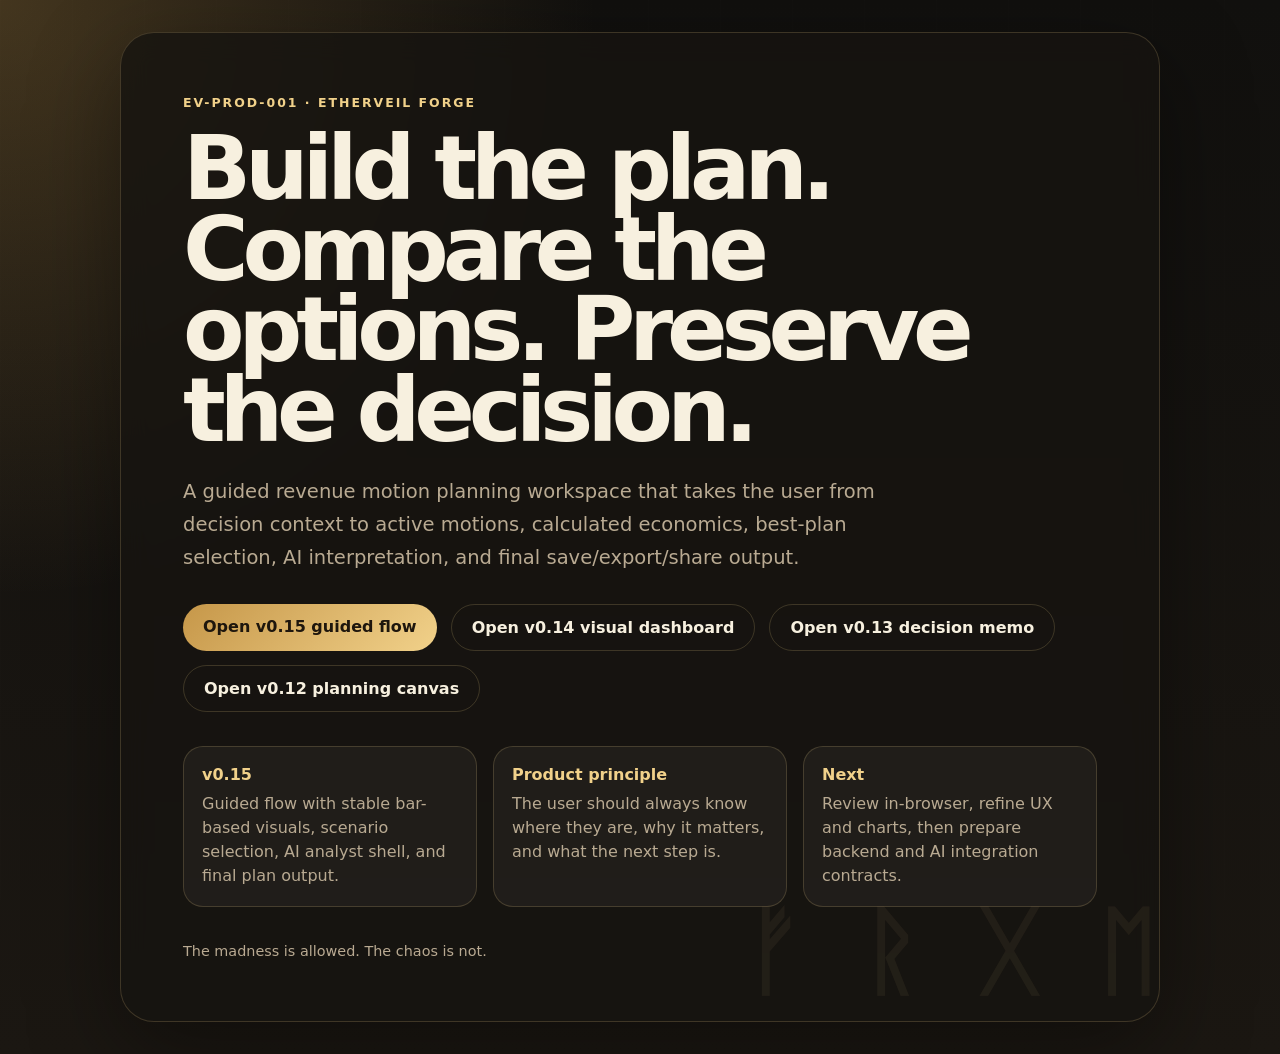
==== public/index.html @ 18e39f3e "Route landing page to v0.15 guided flow" ====
<!doctype html>
<html lang="en">
<head>
  <meta charset="utf-8" />
  <meta name="viewport" content="width=device-width, initial-scale=1" />
  <title>Revenue Motion Planner · Etherveil</title>
  <meta name="description" content="EV-PROD-001 — Revenue Motion Planner by Etherveil." />
  <style>
    :root { --bg:#11100e; --panel:#171410; --text:#f7f0df; --muted:#b9aa92; --accent:#f1d18a; --gold:#c69749; --border:rgba(241,209,138,.18); }
    * { box-sizing: border-box; }
    body { margin:0; font-family:Inter,ui-sans-serif,system-ui,-apple-system,BlinkMacSystemFont,"Segoe UI",sans-serif; background:radial-gradient(circle at top left,rgba(198,151,73,.28),transparent 36%),linear-gradient(180deg,#11100e,#1b1712); color:var(--text); min-height:100vh; display:grid; place-items:center; padding:32px; }
    body:before{content:"";position:fixed;inset:0;background-image:linear-gradient(90deg,rgba(255,255,255,.05) 1px,transparent 1px),linear-gradient(rgba(255,255,255,.04) 1px,transparent 1px);background-size:72px 72px;opacity:.16;pointer-events:none;}
    main { width:min(1040px,100%); border:1px solid var(--border); background:rgba(23,20,16,.82); backdrop-filter:blur(14px); border-radius:34px; padding:clamp(28px,5vw,62px); box-shadow:0 28px 90px rgba(0,0,0,.38); position:relative; overflow:hidden; }
    main:after{content:"ᚠ ᚱ ᚷ ᛖ";position:absolute;right:-10px;bottom:12px;font-size:6rem;color:rgba(241,209,138,.06);font-weight:900;letter-spacing:.14em;}
    .eyebrow { color:var(--accent); font-weight:900; letter-spacing:.16em; text-transform:uppercase; font-size:.78rem; margin-bottom:18px; }
    h1 { font-size:clamp(2.8rem,7vw,6.2rem); line-height:.9; margin:0 0 24px; max-width:900px; letter-spacing:-.07em; }
    p { color:var(--muted); font-size:clamp(1rem,2vw,1.22rem); line-height:1.7; max-width:760px; margin:0 0 28px; }
    .actions { display:flex; gap:14px; flex-wrap:wrap; margin-top:30px; }
    .button { display:inline-block; border-radius:999px; padding:13px 20px; font-weight:900; text-decoration:none; }
    .primary { background:linear-gradient(135deg,var(--gold),var(--accent)); color:#1e160d; }
    .secondary { border:1px solid var(--border); color:var(--text); }
    .card-grid { display:grid; grid-template-columns:repeat(auto-fit,minmax(220px,1fr)); gap:16px; margin-top:34px; }
    .card { border:1px solid var(--border); border-radius:20px; padding:18px; background:rgba(255,255,255,.045); }
    .card strong { display:block; margin-bottom:8px; color:var(--accent); }
    .card span { color:var(--muted); line-height:1.5; }
    footer { margin-top:36px; color:var(--muted); font-size:.9rem; }
  </style>
</head>
<body>
  <main>
    <div class="eyebrow">EV-PROD-001 · Etherveil Forge</div>
    <h1>Build the plan. Compare the options. Preserve the decision.</h1>
    <p>A guided revenue motion planning workspace that takes the user from decision context to active motions, calculated economics, best-plan selection, AI interpretation, and final save/export/share output.</p>
    <div class="actions">
      <a class="button primary" href="/simulator-v15.html">Open v0.15 guided flow</a>
      <a class="button secondary" href="/simulator-v14.html">Open v0.14 visual dashboard</a>
      <a class="button secondary" href="/simulator-v13.html">Open v0.13 decision memo</a>
      <a class="button secondary" href="/simulator.html">Open v0.12 planning canvas</a>
    </div>
    <div class="card-grid">
      <div class="card"><strong>v0.15</strong><span>Guided flow with stable bar-based visuals, scenario selection, AI analyst shell, and final plan output.</span></div>
      <div class="card"><strong>Product principle</strong><span>The user should always know where they are, why it matters, and what the next step is.</span></div>
      <div class="card"><strong>Next</strong><span>Review in-browser, refine UX and charts, then prepare backend and AI integration contracts.</span></div>
    </div>
    <footer>The madness is allowed. The chaos is not.</footer>
  </main>
</body>
</html>
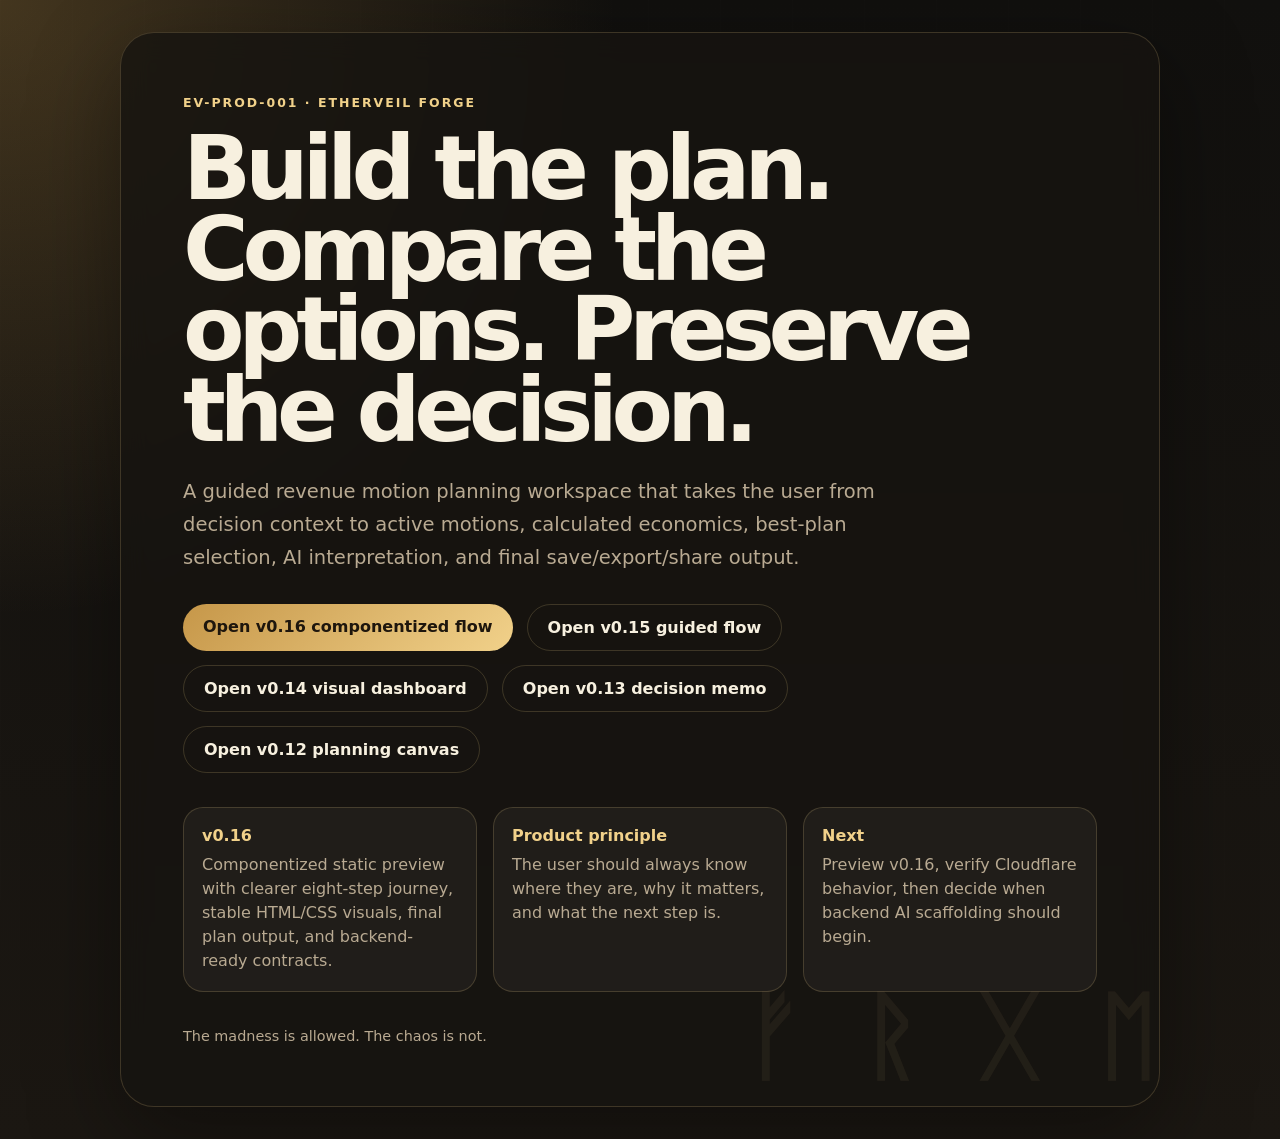
==== commit 2481b1b2: "Route landing page to v0.16 componentized flow" ====
--- a/public/index.html
+++ b/public/index.html
@@ -32,17 +32,18 @@
     <h1>Build the plan. Compare the options. Preserve the decision.</h1>
     <p>A guided revenue motion planning workspace that takes the user from decision context to active motions, calculated economics, best-plan selection, AI interpretation, and final save/export/share output.</p>
     <div class="actions">
-      <a class="button primary" href="/simulator-v15.html">Open v0.15 guided flow</a>
+      <a class="button primary" href="/simulator-v16.html">Open v0.16 componentized flow</a>
+      <a class="button secondary" href="/simulator-v15.html">Open v0.15 guided flow</a>
       <a class="button secondary" href="/simulator-v14.html">Open v0.14 visual dashboard</a>
       <a class="button secondary" href="/simulator-v13.html">Open v0.13 decision memo</a>
       <a class="button secondary" href="/simulator.html">Open v0.12 planning canvas</a>
     </div>
     <div class="card-grid">
-      <div class="card"><strong>v0.15</strong><span>Guided flow with stable bar-based visuals, scenario selection, AI analyst shell, and final plan output.</span></div>
+      <div class="card"><strong>v0.16</strong><span>Componentized static preview with clearer eight-step journey, stable HTML/CSS visuals, final plan output, and backend-ready contracts.</span></div>
       <div class="card"><strong>Product principle</strong><span>The user should always know where they are, why it matters, and what the next step is.</span></div>
-      <div class="card"><strong>Next</strong><span>Review in-browser, refine UX and charts, then prepare backend and AI integration contracts.</span></div>
+      <div class="card"><strong>Next</strong><span>Preview v0.16, verify Cloudflare behavior, then decide when backend AI scaffolding should begin.</span></div>
     </div>
     <footer>The madness is allowed. The chaos is not.</footer>
   </main>
 </body>
-</html>+</html>
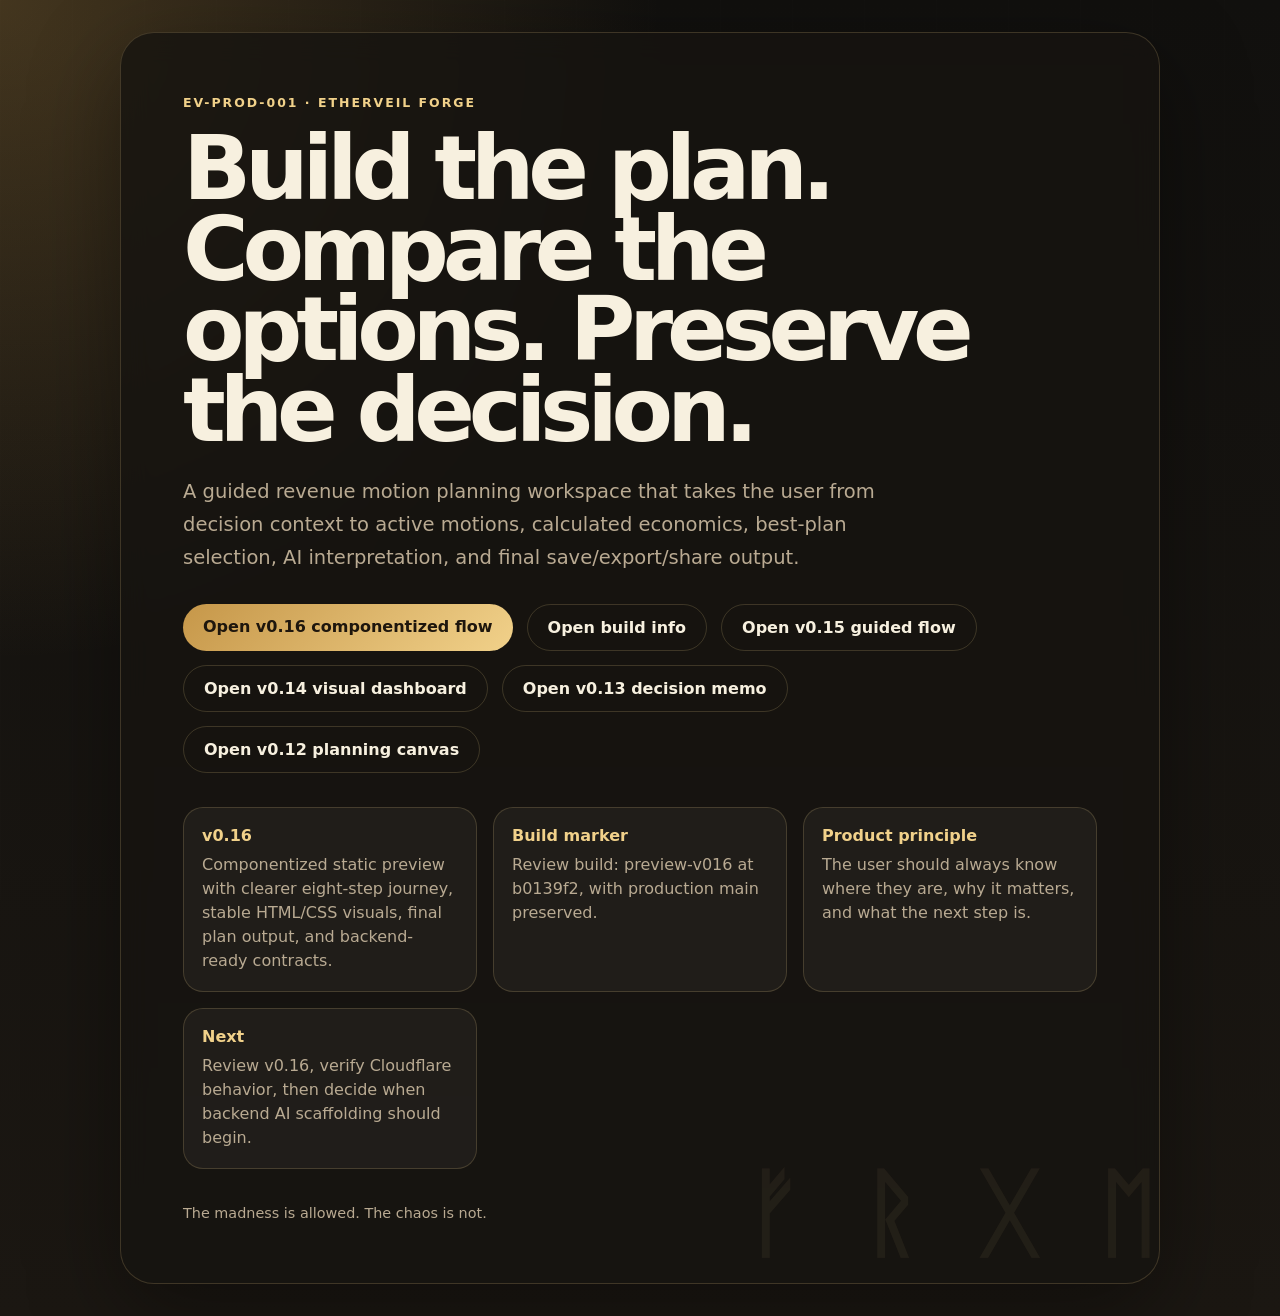
==== commit 0adcc727: "Link v0.16 build info from gate" ====
--- a/public/index.html
+++ b/public/index.html
@@ -33,6 +33,7 @@
     <p>A guided revenue motion planning workspace that takes the user from decision context to active motions, calculated economics, best-plan selection, AI interpretation, and final save/export/share output.</p>
     <div class="actions">
       <a class="button primary" href="/simulator-v16.html">Open v0.16 componentized flow</a>
+      <a class="button secondary" href="/build-info.html">Open build info</a>
       <a class="button secondary" href="/simulator-v15.html">Open v0.15 guided flow</a>
       <a class="button secondary" href="/simulator-v14.html">Open v0.14 visual dashboard</a>
       <a class="button secondary" href="/simulator-v13.html">Open v0.13 decision memo</a>
@@ -40,8 +41,9 @@
     </div>
     <div class="card-grid">
       <div class="card"><strong>v0.16</strong><span>Componentized static preview with clearer eight-step journey, stable HTML/CSS visuals, final plan output, and backend-ready contracts.</span></div>
+      <div class="card"><strong>Build marker</strong><span>Review build: preview-v016 at b0139f2, with production main preserved.</span></div>
       <div class="card"><strong>Product principle</strong><span>The user should always know where they are, why it matters, and what the next step is.</span></div>
-      <div class="card"><strong>Next</strong><span>Preview v0.16, verify Cloudflare behavior, then decide when backend AI scaffolding should begin.</span></div>
+      <div class="card"><strong>Next</strong><span>Review v0.16, verify Cloudflare behavior, then decide when backend AI scaffolding should begin.</span></div>
     </div>
     <footer>The madness is allowed. The chaos is not.</footer>
   </main>
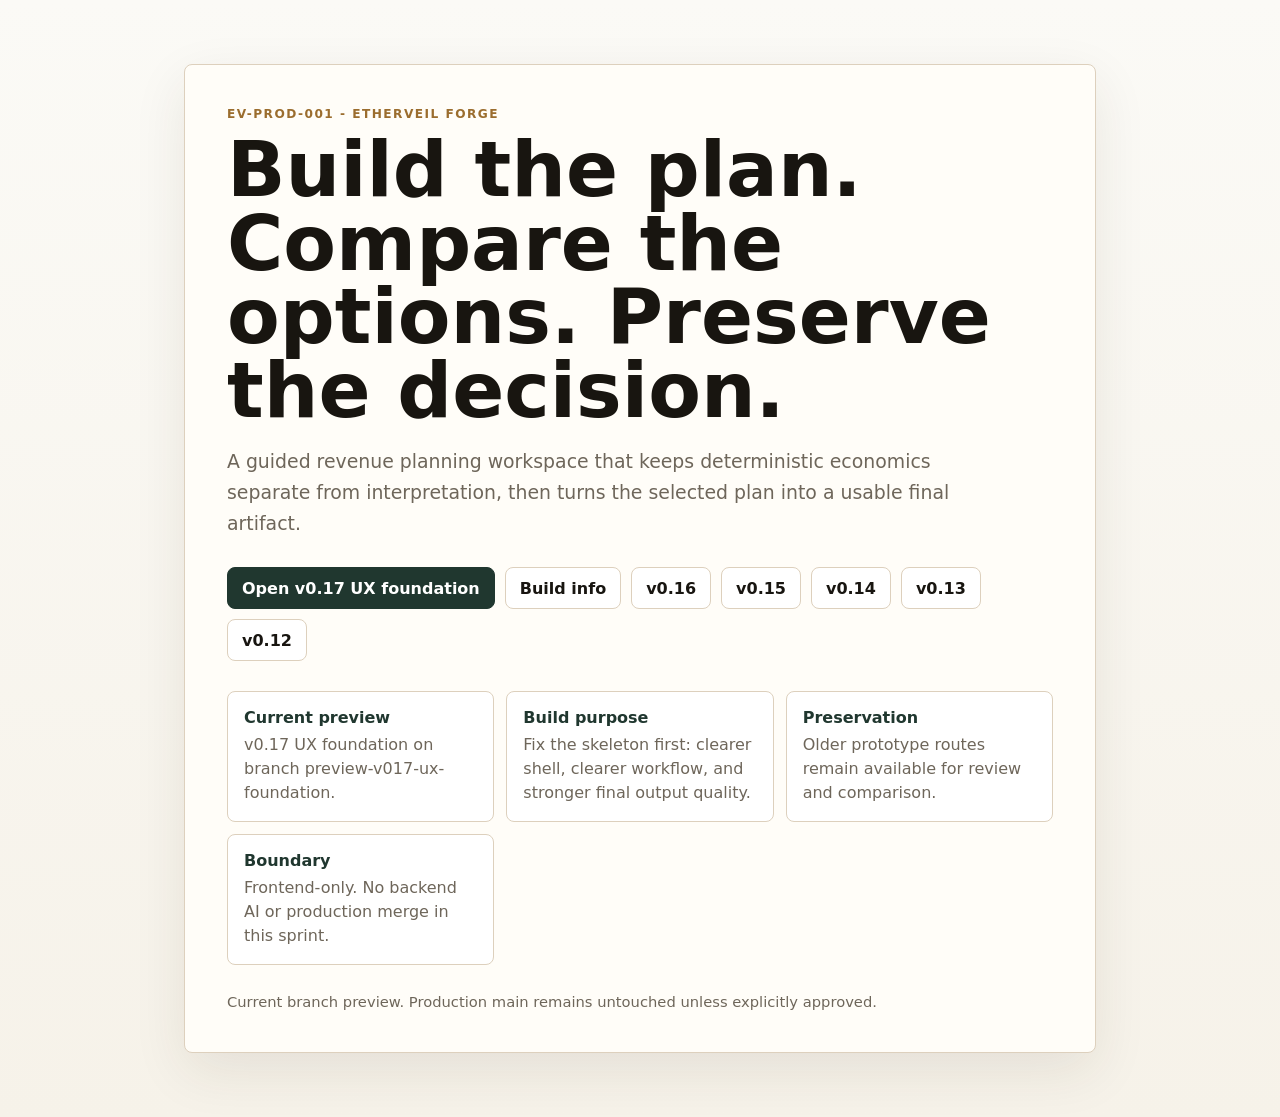
==== commit 8b8228bb: "Promote v0.17 UX foundation preview gate" ====
--- a/public/index.html
+++ b/public/index.html
@@ -3,49 +3,50 @@
 <head>
   <meta charset="utf-8" />
   <meta name="viewport" content="width=device-width, initial-scale=1" />
-  <title>Revenue Motion Planner · Etherveil</title>
-  <meta name="description" content="EV-PROD-001 — Revenue Motion Planner by Etherveil." />
+  <title>Revenue Motion Planner - Etherveil</title>
+  <meta name="description" content="EV-PROD-001 - Revenue Motion Planner by Etherveil." />
   <style>
-    :root { --bg:#11100e; --panel:#171410; --text:#f7f0df; --muted:#b9aa92; --accent:#f1d18a; --gold:#c69749; --border:rgba(241,209,138,.18); }
+    :root { --bg:#f6f2e9; --paper:#fffdf8; --ink:#181510; --muted:#6e665a; --line:#ddd0bd; --deep:#20372f; --gold:#9b6d2e; --accent:#d9b36a; }
     * { box-sizing: border-box; }
-    body { margin:0; font-family:Inter,ui-sans-serif,system-ui,-apple-system,BlinkMacSystemFont,"Segoe UI",sans-serif; background:radial-gradient(circle at top left,rgba(198,151,73,.28),transparent 36%),linear-gradient(180deg,#11100e,#1b1712); color:var(--text); min-height:100vh; display:grid; place-items:center; padding:32px; }
-    body:before{content:"";position:fixed;inset:0;background-image:linear-gradient(90deg,rgba(255,255,255,.05) 1px,transparent 1px),linear-gradient(rgba(255,255,255,.04) 1px,transparent 1px);background-size:72px 72px;opacity:.16;pointer-events:none;}
-    main { width:min(1040px,100%); border:1px solid var(--border); background:rgba(23,20,16,.82); backdrop-filter:blur(14px); border-radius:34px; padding:clamp(28px,5vw,62px); box-shadow:0 28px 90px rgba(0,0,0,.38); position:relative; overflow:hidden; }
-    main:after{content:"ᚠ ᚱ ᚷ ᛖ";position:absolute;right:-10px;bottom:12px;font-size:6rem;color:rgba(241,209,138,.06);font-weight:900;letter-spacing:.14em;}
-    .eyebrow { color:var(--accent); font-weight:900; letter-spacing:.16em; text-transform:uppercase; font-size:.78rem; margin-bottom:18px; }
-    h1 { font-size:clamp(2.8rem,7vw,6.2rem); line-height:.9; margin:0 0 24px; max-width:900px; letter-spacing:-.07em; }
-    p { color:var(--muted); font-size:clamp(1rem,2vw,1.22rem); line-height:1.7; max-width:760px; margin:0 0 28px; }
-    .actions { display:flex; gap:14px; flex-wrap:wrap; margin-top:30px; }
-    .button { display:inline-block; border-radius:999px; padding:13px 20px; font-weight:900; text-decoration:none; }
-    .primary { background:linear-gradient(135deg,var(--gold),var(--accent)); color:#1e160d; }
-    .secondary { border:1px solid var(--border); color:var(--text); }
-    .card-grid { display:grid; grid-template-columns:repeat(auto-fit,minmax(220px,1fr)); gap:16px; margin-top:34px; }
-    .card { border:1px solid var(--border); border-radius:20px; padding:18px; background:rgba(255,255,255,.045); }
-    .card strong { display:block; margin-bottom:8px; color:var(--accent); }
+    body { margin:0; font-family:Inter,ui-sans-serif,system-ui,-apple-system,BlinkMacSystemFont,"Segoe UI",sans-serif; background:linear-gradient(180deg,#fbfaf6,var(--bg)); color:var(--ink); min-height:100vh; }
+    main { width:min(1040px,100%); margin:0 auto; padding:clamp(24px,5vw,64px); }
+    .shell { border:1px solid var(--line); background:var(--paper); border-radius:8px; padding:clamp(22px,4vw,42px); box-shadow:0 18px 54px rgba(55,43,24,.09); }
+    .eyebrow { color:var(--gold); font-weight:900; letter-spacing:.12em; text-transform:uppercase; font-size:.76rem; }
+    h1 { font-size:clamp(2.2rem,6vw,5rem); line-height:.96; margin:12px 0 18px; letter-spacing:0; max-width:860px; }
+    p { color:var(--muted); font-size:clamp(1rem,2vw,1.18rem); line-height:1.65; max-width:760px; margin:0 0 24px; }
+    .actions { display:flex; gap:10px; flex-wrap:wrap; margin:28px 0 30px; }
+    .button { display:inline-flex; align-items:center; justify-content:center; min-height:42px; border-radius:8px; padding:10px 14px; font-weight:900; text-decoration:none; border:1px solid var(--line); color:var(--ink); background:#fff; }
+    .primary { background:var(--deep); border-color:var(--deep); color:#fff; }
+    .grid { display:grid; grid-template-columns:repeat(auto-fit,minmax(220px,1fr)); gap:12px; margin-top:24px; }
+    .card { border:1px solid var(--line); border-radius:8px; padding:16px; background:#fff; }
+    .card strong { display:block; margin-bottom:6px; color:var(--deep); }
     .card span { color:var(--muted); line-height:1.5; }
-    footer { margin-top:36px; color:var(--muted); font-size:.9rem; }
+    footer { margin-top:28px; color:var(--muted); font-size:.92rem; }
   </style>
 </head>
 <body>
   <main>
-    <div class="eyebrow">EV-PROD-001 · Etherveil Forge</div>
-    <h1>Build the plan. Compare the options. Preserve the decision.</h1>
-    <p>A guided revenue motion planning workspace that takes the user from decision context to active motions, calculated economics, best-plan selection, AI interpretation, and final save/export/share output.</p>
-    <div class="actions">
-      <a class="button primary" href="/simulator-v16.html">Open v0.16 componentized flow</a>
-      <a class="button secondary" href="/build-info.html">Open build info</a>
-      <a class="button secondary" href="/simulator-v15.html">Open v0.15 guided flow</a>
-      <a class="button secondary" href="/simulator-v14.html">Open v0.14 visual dashboard</a>
-      <a class="button secondary" href="/simulator-v13.html">Open v0.13 decision memo</a>
-      <a class="button secondary" href="/simulator.html">Open v0.12 planning canvas</a>
-    </div>
-    <div class="card-grid">
-      <div class="card"><strong>v0.16</strong><span>Componentized static preview with clearer eight-step journey, stable HTML/CSS visuals, final plan output, and backend-ready contracts.</span></div>
-      <div class="card"><strong>Build marker</strong><span>Review build: preview-v016 at b0139f2, with production main preserved.</span></div>
-      <div class="card"><strong>Product principle</strong><span>The user should always know where they are, why it matters, and what the next step is.</span></div>
-      <div class="card"><strong>Next</strong><span>Review v0.16, verify Cloudflare behavior, then decide when backend AI scaffolding should begin.</span></div>
-    </div>
-    <footer>The madness is allowed. The chaos is not.</footer>
+    <section class="shell">
+      <div class="eyebrow">EV-PROD-001 - Etherveil Forge</div>
+      <h1>Build the plan. Compare the options. Preserve the decision.</h1>
+      <p>A guided revenue planning workspace that keeps deterministic economics separate from interpretation, then turns the selected plan into a usable final artifact.</p>
+      <div class="actions" aria-label="Prototype routes">
+        <a class="button primary" href="/simulator-v17.html">Open v0.17 UX foundation</a>
+        <a class="button" href="/build-info.html">Build info</a>
+        <a class="button" href="/simulator-v16.html">v0.16</a>
+        <a class="button" href="/simulator-v15.html">v0.15</a>
+        <a class="button" href="/simulator-v14.html">v0.14</a>
+        <a class="button" href="/simulator-v13.html">v0.13</a>
+        <a class="button" href="/simulator.html">v0.12</a>
+      </div>
+      <div class="grid">
+        <div class="card"><strong>Current preview</strong><span>v0.17 UX foundation on branch preview-v017-ux-foundation.</span></div>
+        <div class="card"><strong>Build purpose</strong><span>Fix the skeleton first: clearer shell, clearer workflow, and stronger final output quality.</span></div>
+        <div class="card"><strong>Preservation</strong><span>Older prototype routes remain available for review and comparison.</span></div>
+        <div class="card"><strong>Boundary</strong><span>Frontend-only. No backend AI or production merge in this sprint.</span></div>
+      </div>
+      <footer>Current branch preview. Production main remains untouched unless explicitly approved.</footer>
+    </section>
   </main>
 </body>
 </html>
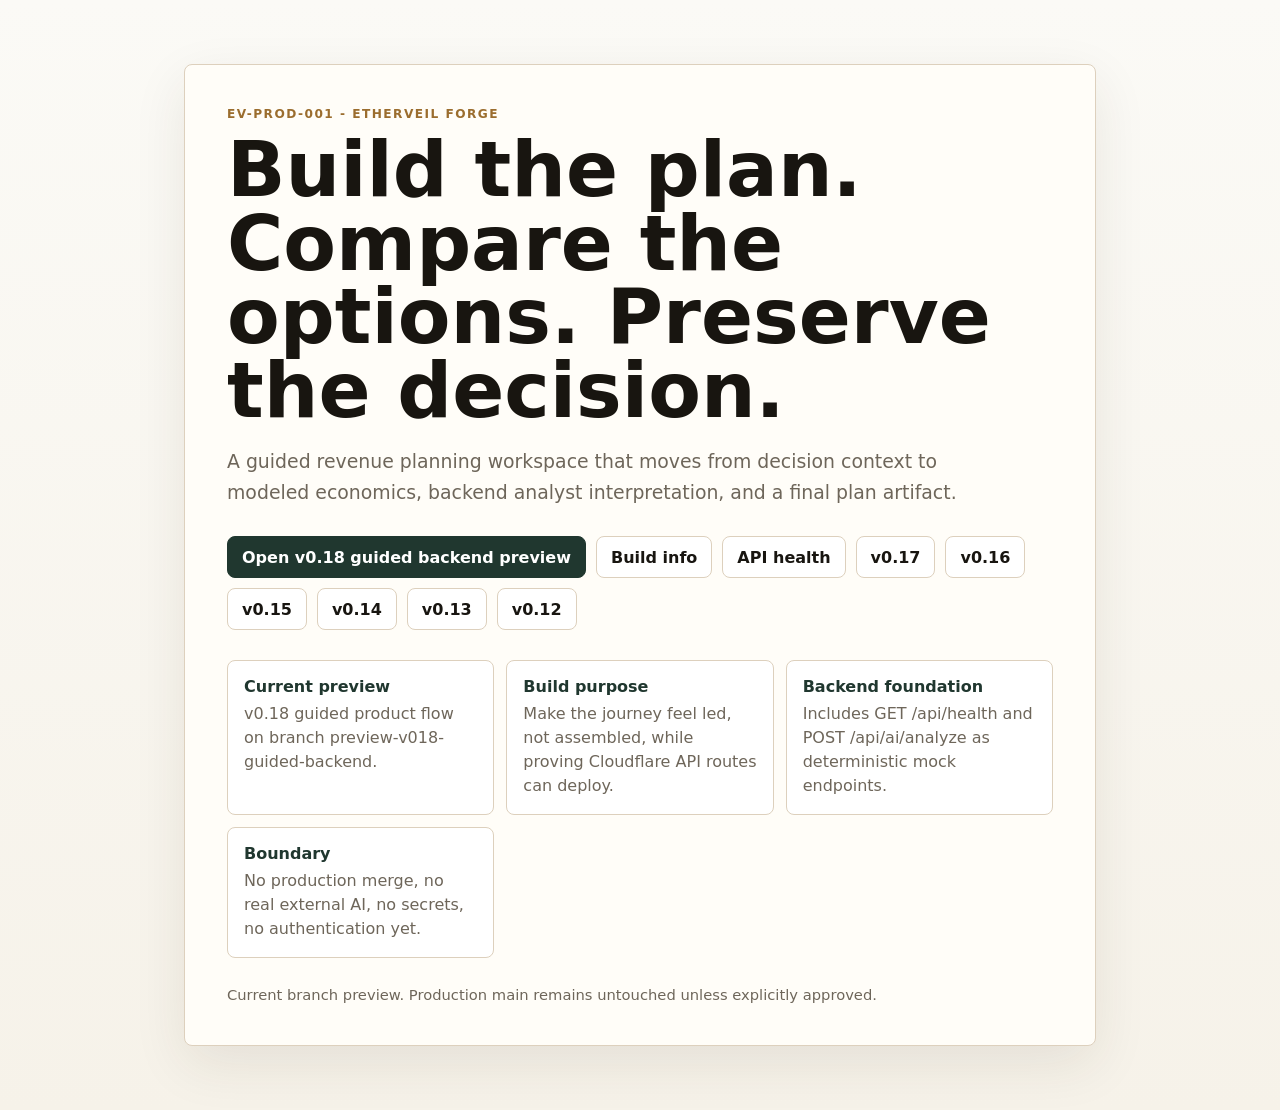
==== commit e36ab7ce: "Promote v0.18 guided backend preview gate" ====
--- a/public/index.html
+++ b/public/index.html
@@ -6,7 +6,7 @@
   <title>Revenue Motion Planner - Etherveil</title>
   <meta name="description" content="EV-PROD-001 - Revenue Motion Planner by Etherveil." />
   <style>
-    :root { --bg:#f6f2e9; --paper:#fffdf8; --ink:#181510; --muted:#6e665a; --line:#ddd0bd; --deep:#20372f; --gold:#9b6d2e; --accent:#d9b36a; }
+    :root { --bg:#f6f2e9; --paper:#fffdf8; --ink:#181510; --muted:#6e665a; --line:#ddd0bd; --deep:#20372f; --gold:#9b6d2e; }
     * { box-sizing: border-box; }
     body { margin:0; font-family:Inter,ui-sans-serif,system-ui,-apple-system,BlinkMacSystemFont,"Segoe UI",sans-serif; background:linear-gradient(180deg,#fbfaf6,var(--bg)); color:var(--ink); min-height:100vh; }
     main { width:min(1040px,100%); margin:0 auto; padding:clamp(24px,5vw,64px); }
@@ -29,10 +29,12 @@
     <section class="shell">
       <div class="eyebrow">EV-PROD-001 - Etherveil Forge</div>
       <h1>Build the plan. Compare the options. Preserve the decision.</h1>
-      <p>A guided revenue planning workspace that keeps deterministic economics separate from interpretation, then turns the selected plan into a usable final artifact.</p>
+      <p>A guided revenue planning workspace that moves from decision context to modeled economics, backend analyst interpretation, and a final plan artifact.</p>
       <div class="actions" aria-label="Prototype routes">
-        <a class="button primary" href="/simulator-v17.html">Open v0.17 UX foundation</a>
+        <a class="button primary" href="/simulator-v18.html">Open v0.18 guided backend preview</a>
         <a class="button" href="/build-info.html">Build info</a>
+        <a class="button" href="/api/health">API health</a>
+        <a class="button" href="/simulator-v17.html">v0.17</a>
         <a class="button" href="/simulator-v16.html">v0.16</a>
         <a class="button" href="/simulator-v15.html">v0.15</a>
         <a class="button" href="/simulator-v14.html">v0.14</a>
@@ -40,10 +42,10 @@
         <a class="button" href="/simulator.html">v0.12</a>
       </div>
       <div class="grid">
-        <div class="card"><strong>Current preview</strong><span>v0.17 UX foundation on branch preview-v017-ux-foundation.</span></div>
-        <div class="card"><strong>Build purpose</strong><span>Fix the skeleton first: clearer shell, clearer workflow, and stronger final output quality.</span></div>
-        <div class="card"><strong>Preservation</strong><span>Older prototype routes remain available for review and comparison.</span></div>
-        <div class="card"><strong>Boundary</strong><span>Frontend-only. No backend AI or production merge in this sprint.</span></div>
+        <div class="card"><strong>Current preview</strong><span>v0.18 guided product flow on branch preview-v018-guided-backend.</span></div>
+        <div class="card"><strong>Build purpose</strong><span>Make the journey feel led, not assembled, while proving Cloudflare API routes can deploy.</span></div>
+        <div class="card"><strong>Backend foundation</strong><span>Includes GET /api/health and POST /api/ai/analyze as deterministic mock endpoints.</span></div>
+        <div class="card"><strong>Boundary</strong><span>No production merge, no real external AI, no secrets, no authentication yet.</span></div>
       </div>
       <footer>Current branch preview. Production main remains untouched unless explicitly approved.</footer>
     </section>
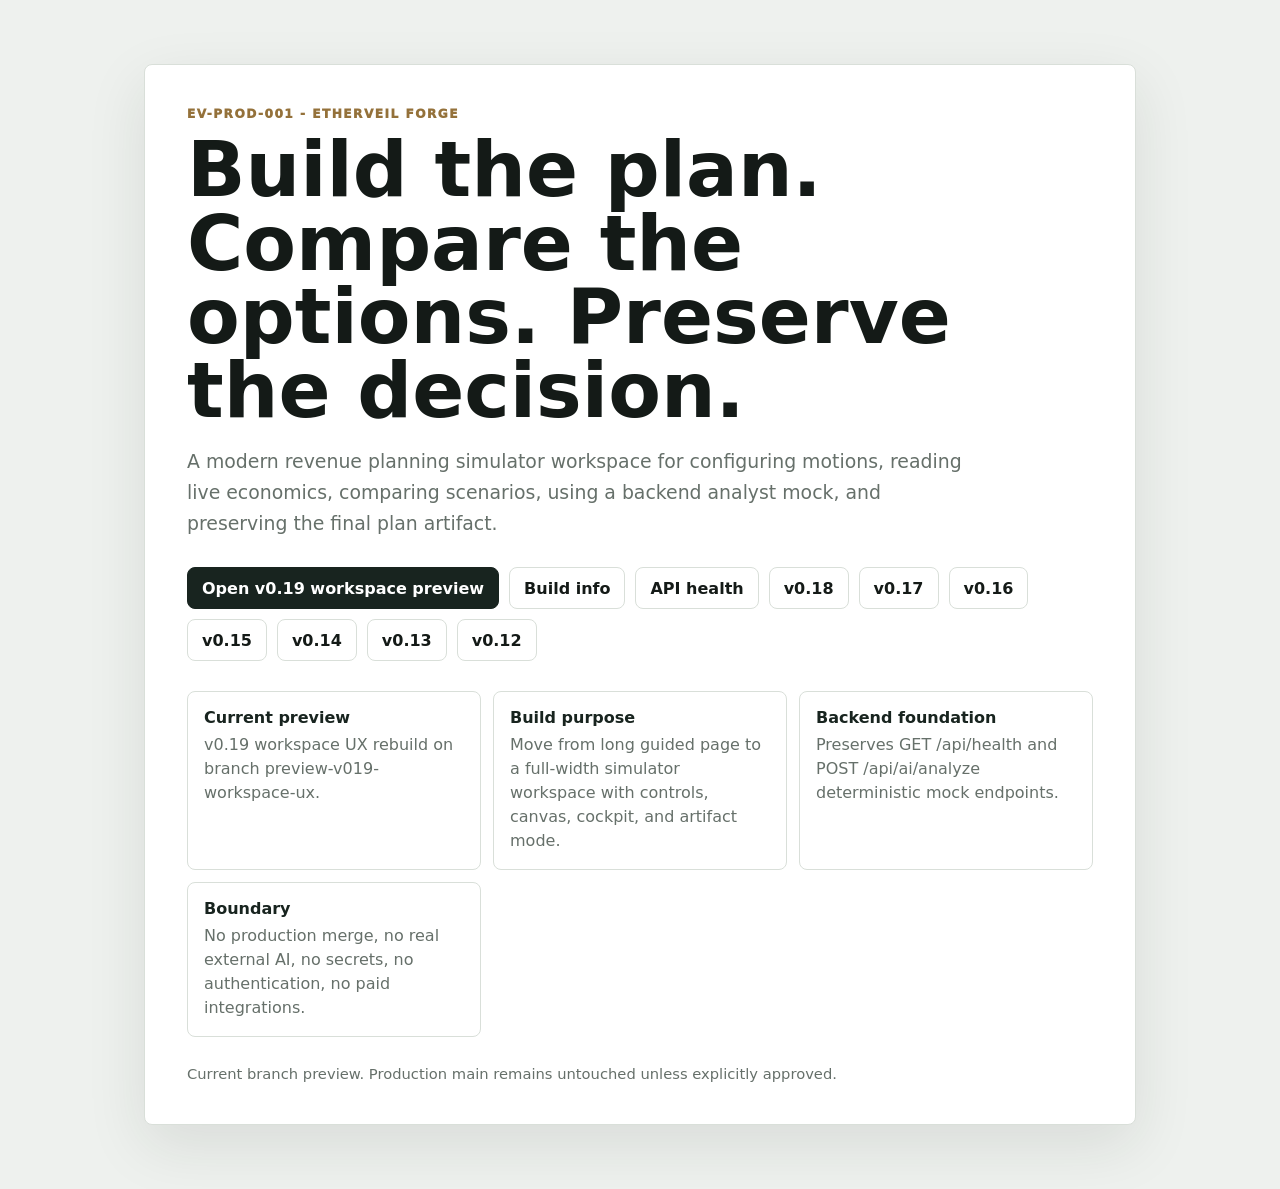
==== commit 8e9e01a0: "Update gate for v0.19 workspace preview" ====
--- a/public/index.html
+++ b/public/index.html
@@ -3,17 +3,17 @@
 <head>
   <meta charset="utf-8" />
   <meta name="viewport" content="width=device-width, initial-scale=1" />
-  <title>Revenue Motion Planner - Etherveil</title>
-  <meta name="description" content="EV-PROD-001 - Revenue Motion Planner by Etherveil." />
+  <title>Revenue Planning Workspace - Etherveil</title>
+  <meta name="description" content="EV-PROD-001 - Revenue Planning Workspace by Etherveil." />
   <style>
-    :root { --bg:#f6f2e9; --paper:#fffdf8; --ink:#181510; --muted:#6e665a; --line:#ddd0bd; --deep:#20372f; --gold:#9b6d2e; }
+    :root { --bg:#eef1ee; --paper:#fff; --ink:#141a17; --muted:#66706a; --line:#d9dfd9; --deep:#18241f; --gold:#94713a; --blue:#2f6684; }
     * { box-sizing: border-box; }
-    body { margin:0; font-family:Inter,ui-sans-serif,system-ui,-apple-system,BlinkMacSystemFont,"Segoe UI",sans-serif; background:linear-gradient(180deg,#fbfaf6,var(--bg)); color:var(--ink); min-height:100vh; }
-    main { width:min(1040px,100%); margin:0 auto; padding:clamp(24px,5vw,64px); }
-    .shell { border:1px solid var(--line); background:var(--paper); border-radius:8px; padding:clamp(22px,4vw,42px); box-shadow:0 18px 54px rgba(55,43,24,.09); }
-    .eyebrow { color:var(--gold); font-weight:900; letter-spacing:.12em; text-transform:uppercase; font-size:.76rem; }
-    h1 { font-size:clamp(2.2rem,6vw,5rem); line-height:.96; margin:12px 0 18px; letter-spacing:0; max-width:860px; }
-    p { color:var(--muted); font-size:clamp(1rem,2vw,1.18rem); line-height:1.65; max-width:760px; margin:0 0 24px; }
+    body { margin:0; font-family:Inter,ui-sans-serif,system-ui,-apple-system,BlinkMacSystemFont,"Segoe UI",sans-serif; background:var(--bg); color:var(--ink); min-height:100vh; }
+    main { width:min(1120px,100%); margin:0 auto; padding:clamp(22px,5vw,64px); }
+    .shell { border:1px solid var(--line); background:var(--paper); border-radius:8px; padding:clamp(22px,4vw,42px); box-shadow:0 20px 60px rgba(25,36,31,.1); }
+    .eyebrow { color:var(--gold); font-weight:950; letter-spacing:.12em; text-transform:uppercase; font-size:.76rem; }
+    h1 { font-size:clamp(2.2rem,6vw,5.4rem); line-height:.96; margin:12px 0 18px; letter-spacing:0; max-width:900px; }
+    p { color:var(--muted); font-size:clamp(1rem,2vw,1.18rem); line-height:1.65; max-width:780px; margin:0 0 24px; }
     .actions { display:flex; gap:10px; flex-wrap:wrap; margin:28px 0 30px; }
     .button { display:inline-flex; align-items:center; justify-content:center; min-height:42px; border-radius:8px; padding:10px 14px; font-weight:900; text-decoration:none; border:1px solid var(--line); color:var(--ink); background:#fff; }
     .primary { background:var(--deep); border-color:var(--deep); color:#fff; }
@@ -29,11 +29,12 @@
     <section class="shell">
       <div class="eyebrow">EV-PROD-001 - Etherveil Forge</div>
       <h1>Build the plan. Compare the options. Preserve the decision.</h1>
-      <p>A guided revenue planning workspace that moves from decision context to modeled economics, backend analyst interpretation, and a final plan artifact.</p>
+      <p>A modern revenue planning simulator workspace for configuring motions, reading live economics, comparing scenarios, using a backend analyst mock, and preserving the final plan artifact.</p>
       <div class="actions" aria-label="Prototype routes">
-        <a class="button primary" href="/simulator-v18.html">Open v0.18 guided backend preview</a>
+        <a class="button primary" href="/simulator-v19.html">Open v0.19 workspace preview</a>
         <a class="button" href="/build-info.html">Build info</a>
         <a class="button" href="/api/health">API health</a>
+        <a class="button" href="/simulator-v18.html">v0.18</a>
         <a class="button" href="/simulator-v17.html">v0.17</a>
         <a class="button" href="/simulator-v16.html">v0.16</a>
         <a class="button" href="/simulator-v15.html">v0.15</a>
@@ -42,10 +43,10 @@
         <a class="button" href="/simulator.html">v0.12</a>
       </div>
       <div class="grid">
-        <div class="card"><strong>Current preview</strong><span>v0.18 guided product flow on branch preview-v018-guided-backend.</span></div>
-        <div class="card"><strong>Build purpose</strong><span>Make the journey feel led, not assembled, while proving Cloudflare API routes can deploy.</span></div>
-        <div class="card"><strong>Backend foundation</strong><span>Includes GET /api/health and POST /api/ai/analyze as deterministic mock endpoints.</span></div>
-        <div class="card"><strong>Boundary</strong><span>No production merge, no real external AI, no secrets, no authentication yet.</span></div>
+        <div class="card"><strong>Current preview</strong><span>v0.19 workspace UX rebuild on branch preview-v019-workspace-ux.</span></div>
+        <div class="card"><strong>Build purpose</strong><span>Move from long guided page to a full-width simulator workspace with controls, canvas, cockpit, and artifact mode.</span></div>
+        <div class="card"><strong>Backend foundation</strong><span>Preserves GET /api/health and POST /api/ai/analyze deterministic mock endpoints.</span></div>
+        <div class="card"><strong>Boundary</strong><span>No production merge, no real external AI, no secrets, no authentication, no paid integrations.</span></div>
       </div>
       <footer>Current branch preview. Production main remains untouched unless explicitly approved.</footer>
     </section>
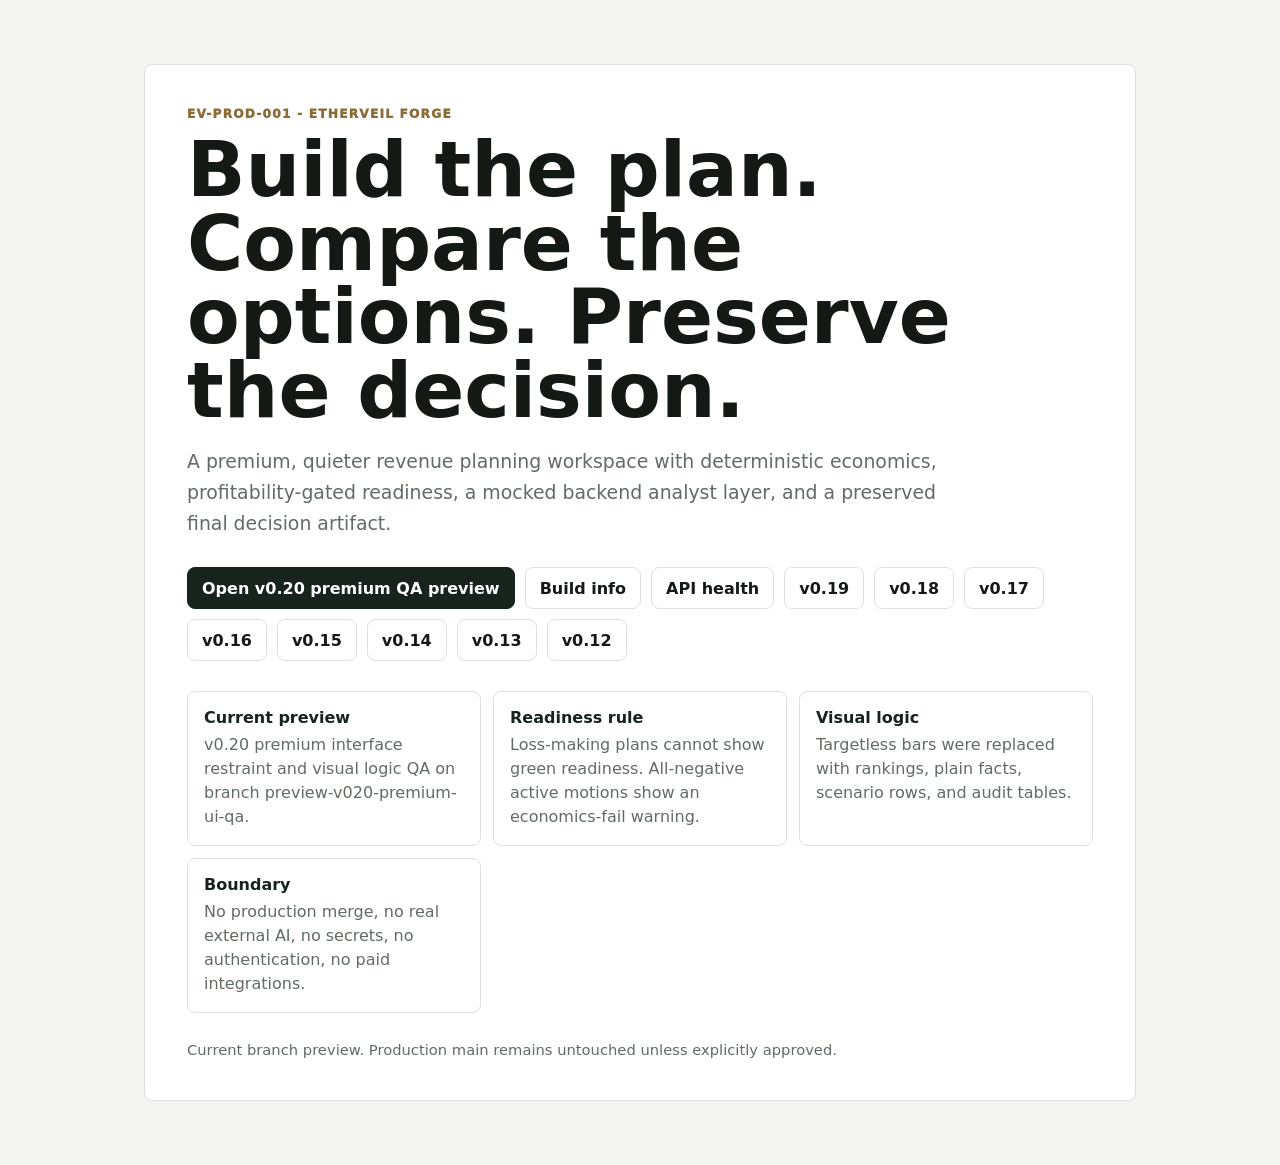
==== commit e4094e68: "Point branch preview gate to v0.20" ====
--- a/public/index.html
+++ b/public/index.html
@@ -6,12 +6,12 @@
   <title>Revenue Planning Workspace - Etherveil</title>
   <meta name="description" content="EV-PROD-001 - Revenue Planning Workspace by Etherveil." />
   <style>
-    :root { --bg:#eef1ee; --paper:#fff; --ink:#141a17; --muted:#66706a; --line:#d9dfd9; --deep:#18241f; --gold:#94713a; --blue:#2f6684; }
+    :root { --bg:#f4f5f2; --paper:#fff; --ink:#151916; --muted:#626b64; --line:#dde2dc; --deep:#17231d; --gold:#8a6c38; --blue:#315f78; --red:#b34a3f; }
     * { box-sizing: border-box; }
     body { margin:0; font-family:Inter,ui-sans-serif,system-ui,-apple-system,BlinkMacSystemFont,"Segoe UI",sans-serif; background:var(--bg); color:var(--ink); min-height:100vh; }
     main { width:min(1120px,100%); margin:0 auto; padding:clamp(22px,5vw,64px); }
-    .shell { border:1px solid var(--line); background:var(--paper); border-radius:8px; padding:clamp(22px,4vw,42px); box-shadow:0 20px 60px rgba(25,36,31,.1); }
-    .eyebrow { color:var(--gold); font-weight:950; letter-spacing:.12em; text-transform:uppercase; font-size:.76rem; }
+    .shell { border:1px solid var(--line); background:var(--paper); border-radius:8px; padding:clamp(22px,4vw,42px); }
+    .eyebrow { color:var(--gold); font-weight:950; letter-spacing:.1em; text-transform:uppercase; font-size:.76rem; }
     h1 { font-size:clamp(2.2rem,6vw,5.4rem); line-height:.96; margin:12px 0 18px; letter-spacing:0; max-width:900px; }
     p { color:var(--muted); font-size:clamp(1rem,2vw,1.18rem); line-height:1.65; max-width:780px; margin:0 0 24px; }
     .actions { display:flex; gap:10px; flex-wrap:wrap; margin:28px 0 30px; }
@@ -29,11 +29,12 @@
     <section class="shell">
       <div class="eyebrow">EV-PROD-001 - Etherveil Forge</div>
       <h1>Build the plan. Compare the options. Preserve the decision.</h1>
-      <p>A modern revenue planning simulator workspace for configuring motions, reading live economics, comparing scenarios, using a backend analyst mock, and preserving the final plan artifact.</p>
+      <p>A premium, quieter revenue planning workspace with deterministic economics, profitability-gated readiness, a mocked backend analyst layer, and a preserved final decision artifact.</p>
       <div class="actions" aria-label="Prototype routes">
-        <a class="button primary" href="/simulator-v19.html">Open v0.19 workspace preview</a>
+        <a class="button primary" href="/simulator-v20.html">Open v0.20 premium QA preview</a>
         <a class="button" href="/build-info.html">Build info</a>
         <a class="button" href="/api/health">API health</a>
+        <a class="button" href="/simulator-v19.html">v0.19</a>
         <a class="button" href="/simulator-v18.html">v0.18</a>
         <a class="button" href="/simulator-v17.html">v0.17</a>
         <a class="button" href="/simulator-v16.html">v0.16</a>
@@ -43,9 +44,9 @@
         <a class="button" href="/simulator.html">v0.12</a>
       </div>
       <div class="grid">
-        <div class="card"><strong>Current preview</strong><span>v0.19 workspace UX rebuild on branch preview-v019-workspace-ux.</span></div>
-        <div class="card"><strong>Build purpose</strong><span>Move from long guided page to a full-width simulator workspace with controls, canvas, cockpit, and artifact mode.</span></div>
-        <div class="card"><strong>Backend foundation</strong><span>Preserves GET /api/health and POST /api/ai/analyze deterministic mock endpoints.</span></div>
+        <div class="card"><strong>Current preview</strong><span>v0.20 premium interface restraint and visual logic QA on branch preview-v020-premium-ui-qa.</span></div>
+        <div class="card"><strong>Readiness rule</strong><span>Loss-making plans cannot show green readiness. All-negative active motions show an economics-fail warning.</span></div>
+        <div class="card"><strong>Visual logic</strong><span>Targetless bars were replaced with rankings, plain facts, scenario rows, and audit tables.</span></div>
         <div class="card"><strong>Boundary</strong><span>No production merge, no real external AI, no secrets, no authentication, no paid integrations.</span></div>
       </div>
       <footer>Current branch preview. Production main remains untouched unless explicitly approved.</footer>
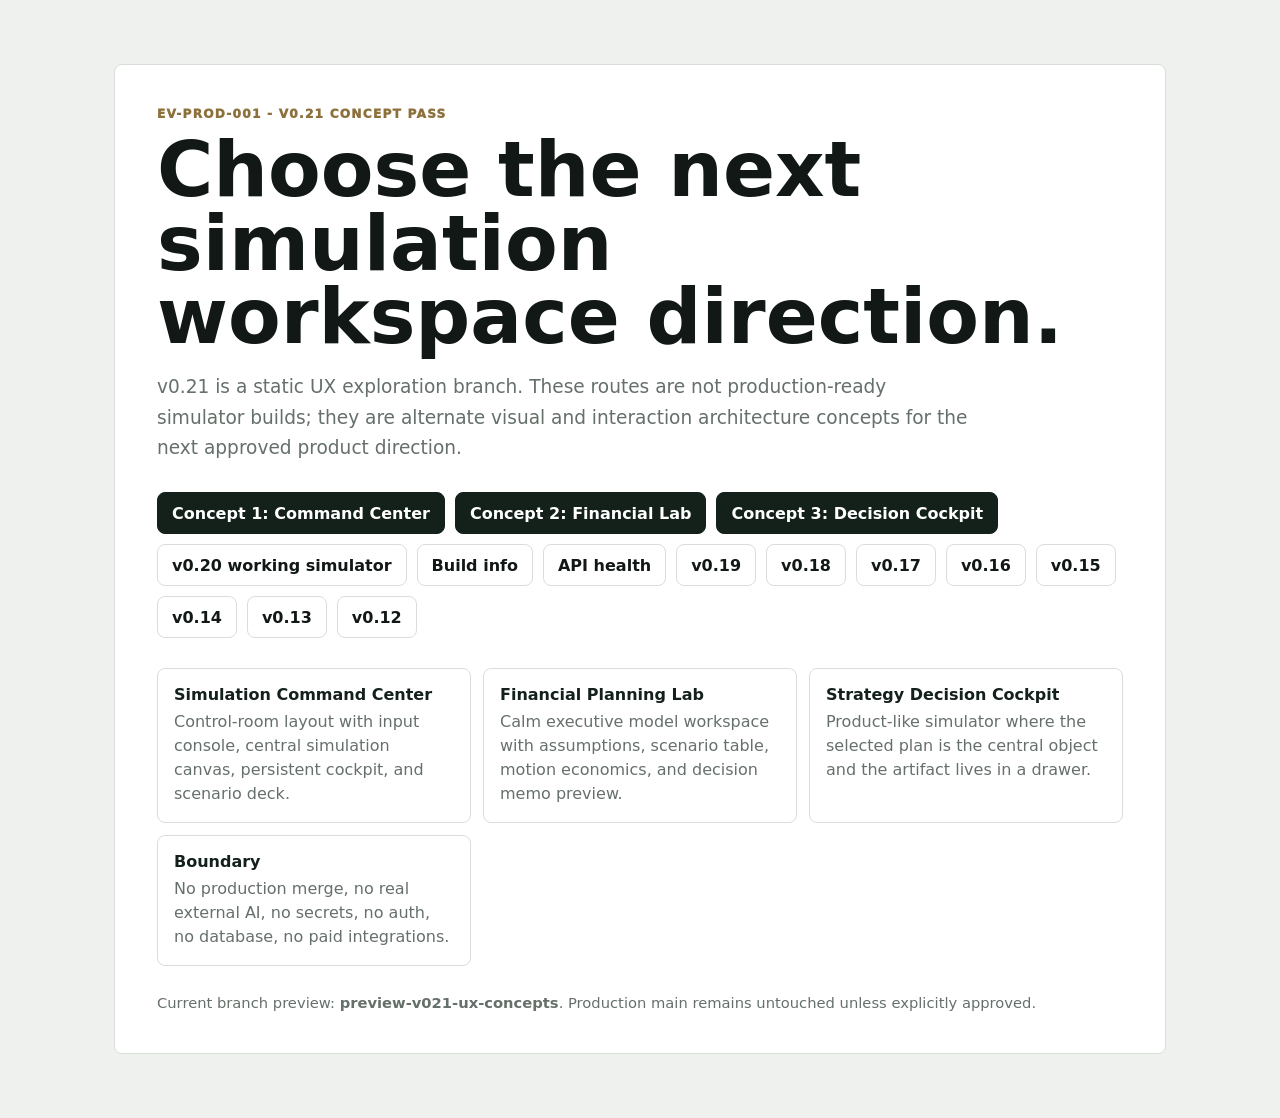
==== commit bb0ea68d: "Expose v0.21 UX concept routes" ====
--- a/public/index.html
+++ b/public/index.html
@@ -3,21 +3,21 @@
 <head>
   <meta charset="utf-8" />
   <meta name="viewport" content="width=device-width, initial-scale=1" />
-  <title>Revenue Planning Workspace - Etherveil</title>
-  <meta name="description" content="EV-PROD-001 - Revenue Planning Workspace by Etherveil." />
+  <title>EV-PROD-001 - v0.21 UX Concepts</title>
+  <meta name="description" content="EV-PROD-001 v0.21 simulation workspace concept pass." />
   <style>
-    :root { --bg:#f4f5f2; --paper:#fff; --ink:#151916; --muted:#626b64; --line:#dde2dc; --deep:#17231d; --gold:#8a6c38; --blue:#315f78; --red:#b34a3f; }
+    :root { --bg:#eef1ee; --paper:#fff; --ink:#111815; --muted:#66706a; --line:#d9dfd8; --deep:#14211b; --gold:#8c713c; --blue:#2b6178; }
     * { box-sizing: border-box; }
     body { margin:0; font-family:Inter,ui-sans-serif,system-ui,-apple-system,BlinkMacSystemFont,"Segoe UI",sans-serif; background:var(--bg); color:var(--ink); min-height:100vh; }
-    main { width:min(1120px,100%); margin:0 auto; padding:clamp(22px,5vw,64px); }
+    main { width:min(1180px,100%); margin:0 auto; padding:clamp(22px,5vw,64px); }
     .shell { border:1px solid var(--line); background:var(--paper); border-radius:8px; padding:clamp(22px,4vw,42px); }
     .eyebrow { color:var(--gold); font-weight:950; letter-spacing:.1em; text-transform:uppercase; font-size:.76rem; }
-    h1 { font-size:clamp(2.2rem,6vw,5.4rem); line-height:.96; margin:12px 0 18px; letter-spacing:0; max-width:900px; }
-    p { color:var(--muted); font-size:clamp(1rem,2vw,1.18rem); line-height:1.65; max-width:780px; margin:0 0 24px; }
+    h1 { font-size:clamp(2.2rem,6vw,5.4rem); line-height:.96; margin:12px 0 18px; letter-spacing:0; max-width:920px; }
+    p { color:var(--muted); font-size:clamp(1rem,2vw,1.16rem); line-height:1.65; max-width:820px; margin:0 0 24px; }
     .actions { display:flex; gap:10px; flex-wrap:wrap; margin:28px 0 30px; }
     .button { display:inline-flex; align-items:center; justify-content:center; min-height:42px; border-radius:8px; padding:10px 14px; font-weight:900; text-decoration:none; border:1px solid var(--line); color:var(--ink); background:#fff; }
     .primary { background:var(--deep); border-color:var(--deep); color:#fff; }
-    .grid { display:grid; grid-template-columns:repeat(auto-fit,minmax(220px,1fr)); gap:12px; margin-top:24px; }
+    .grid { display:grid; grid-template-columns:repeat(auto-fit,minmax(240px,1fr)); gap:12px; margin-top:24px; }
     .card { border:1px solid var(--line); border-radius:8px; padding:16px; background:#fff; }
     .card strong { display:block; margin-bottom:6px; color:var(--deep); }
     .card span { color:var(--muted); line-height:1.5; }
@@ -27,11 +27,14 @@
 <body>
   <main>
     <section class="shell">
-      <div class="eyebrow">EV-PROD-001 - Etherveil Forge</div>
-      <h1>Build the plan. Compare the options. Preserve the decision.</h1>
-      <p>A premium, quieter revenue planning workspace with deterministic economics, profitability-gated readiness, a mocked backend analyst layer, and a preserved final decision artifact.</p>
-      <div class="actions" aria-label="Prototype routes">
-        <a class="button primary" href="/simulator-v20.html">Open v0.20 premium QA preview</a>
+      <div class="eyebrow">EV-PROD-001 - v0.21 concept pass</div>
+      <h1>Choose the next simulation workspace direction.</h1>
+      <p>v0.21 is a static UX exploration branch. These routes are not production-ready simulator builds; they are alternate visual and interaction architecture concepts for the next approved product direction.</p>
+      <div class="actions" aria-label="Concept and prototype routes">
+        <a class="button primary" href="/concept-command-center.html">Concept 1: Command Center</a>
+        <a class="button primary" href="/concept-financial-lab.html">Concept 2: Financial Lab</a>
+        <a class="button primary" href="/concept-decision-cockpit.html">Concept 3: Decision Cockpit</a>
+        <a class="button" href="/simulator-v20.html">v0.20 working simulator</a>
         <a class="button" href="/build-info.html">Build info</a>
         <a class="button" href="/api/health">API health</a>
         <a class="button" href="/simulator-v19.html">v0.19</a>
@@ -44,12 +47,12 @@
         <a class="button" href="/simulator.html">v0.12</a>
       </div>
       <div class="grid">
-        <div class="card"><strong>Current preview</strong><span>v0.20 premium interface restraint and visual logic QA on branch preview-v020-premium-ui-qa.</span></div>
-        <div class="card"><strong>Readiness rule</strong><span>Loss-making plans cannot show green readiness. All-negative active motions show an economics-fail warning.</span></div>
-        <div class="card"><strong>Visual logic</strong><span>Targetless bars were replaced with rankings, plain facts, scenario rows, and audit tables.</span></div>
-        <div class="card"><strong>Boundary</strong><span>No production merge, no real external AI, no secrets, no authentication, no paid integrations.</span></div>
+        <div class="card"><strong>Simulation Command Center</strong><span>Control-room layout with input console, central simulation canvas, persistent cockpit, and scenario deck.</span></div>
+        <div class="card"><strong>Financial Planning Lab</strong><span>Calm executive model workspace with assumptions, scenario table, motion economics, and decision memo preview.</span></div>
+        <div class="card"><strong>Strategy Decision Cockpit</strong><span>Product-like simulator where the selected plan is the central object and the artifact lives in a drawer.</span></div>
+        <div class="card"><strong>Boundary</strong><span>No production merge, no real external AI, no secrets, no auth, no database, no paid integrations.</span></div>
       </div>
-      <footer>Current branch preview. Production main remains untouched unless explicitly approved.</footer>
+      <footer>Current branch preview: <strong>preview-v021-ux-concepts</strong>. Production main remains untouched unless explicitly approved.</footer>
     </section>
   </main>
 </body>
